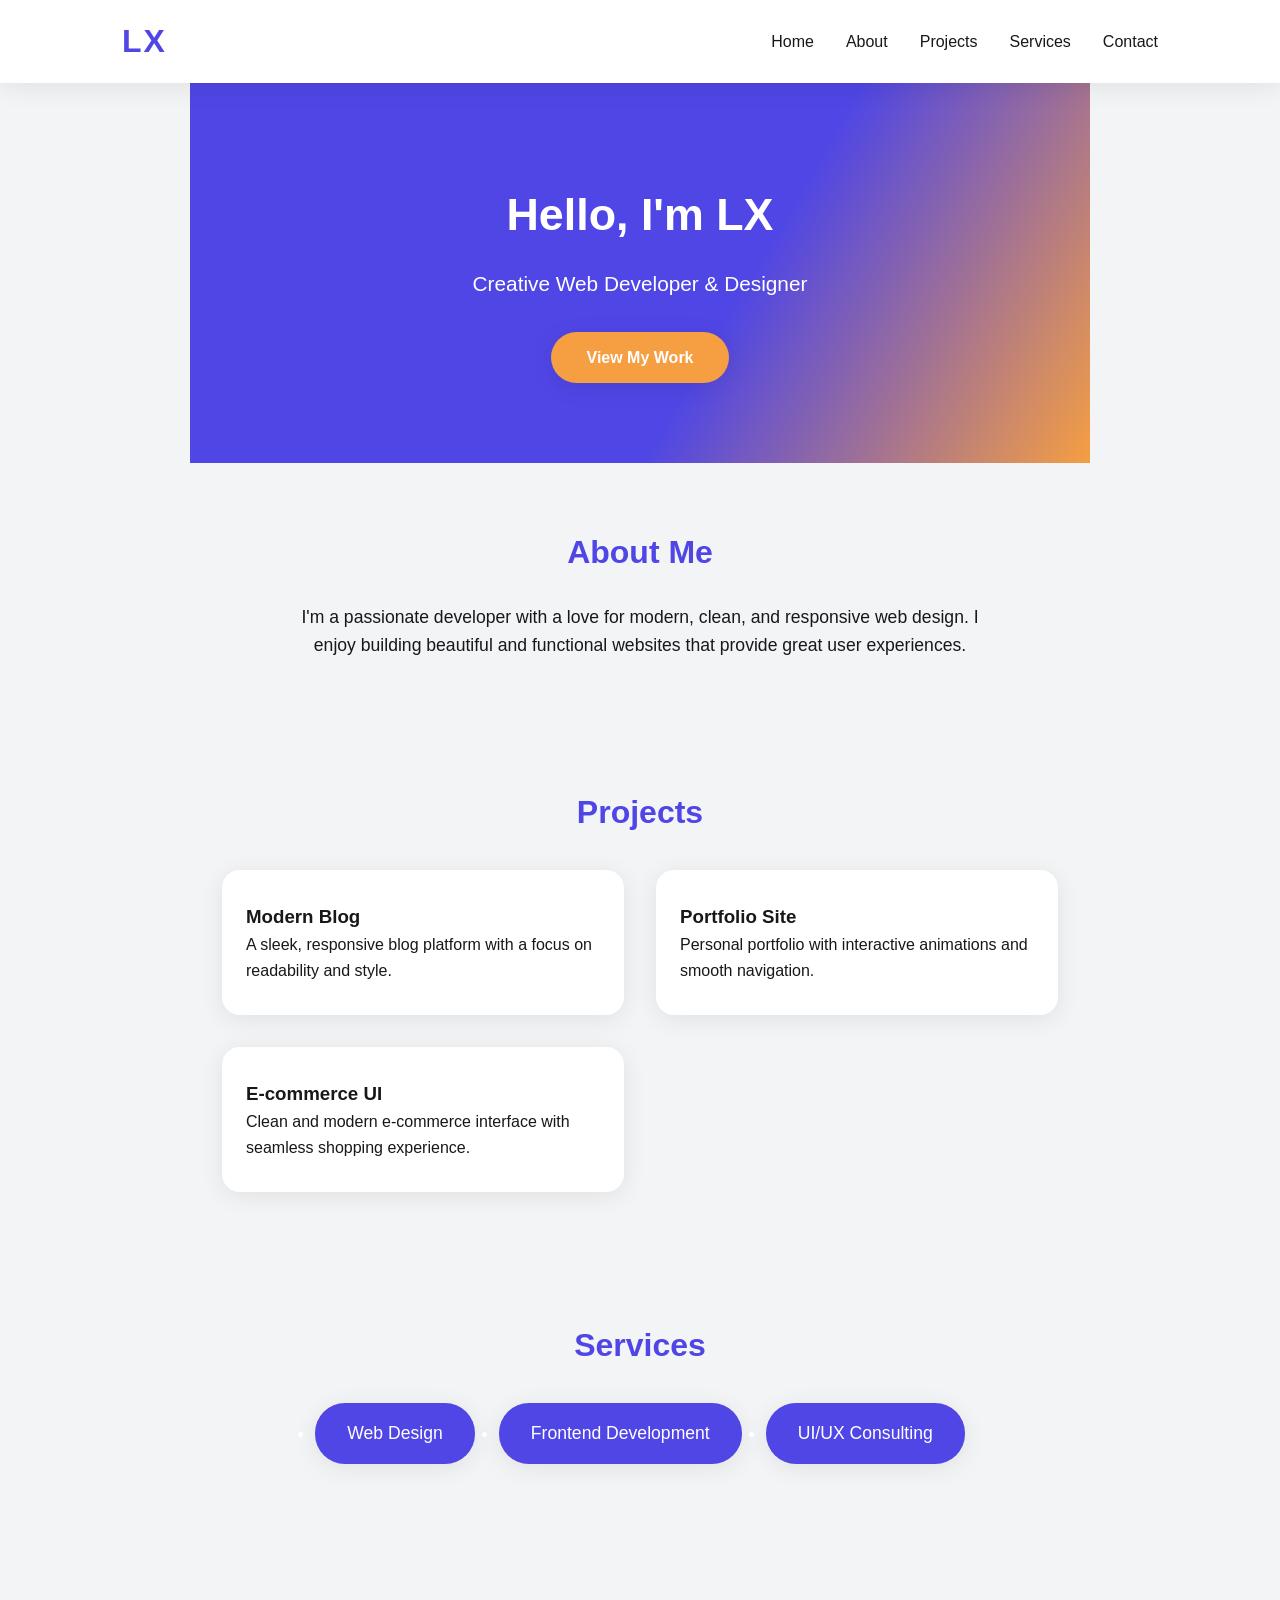
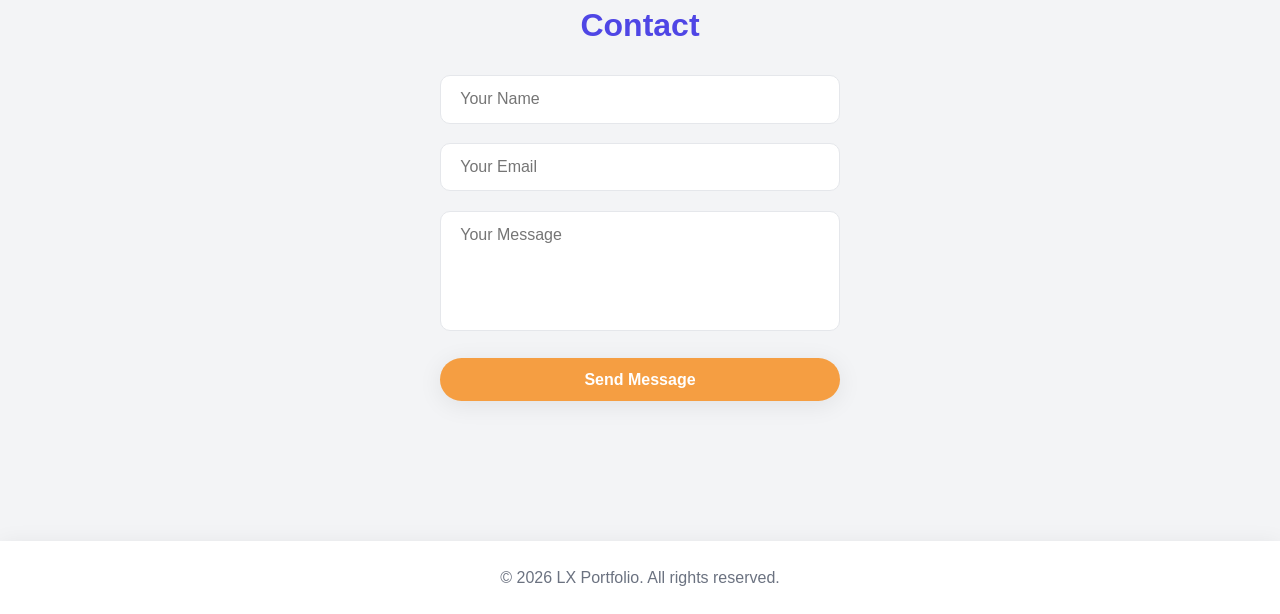
==== index.html @ 73d3bd05 "intial setting up for page routing" ====
<!DOCTYPE html>
<html lang="en">
<head>
    <meta charset="UTF-8">
    <meta name="viewport" content="width=device-width, initial-scale=1.0">
    <title>LX Portfolio</title>
    <link rel="stylesheet" href="style.css">
</head>
<body>
    <header>
        <nav class="navbar">
            <div class="logo">LX</div>
            <ul class="nav-links">
                <li><a href="#home">Home</a></li>
                <li><a href="#about">About</a></li>
                <li><a href="#projects">Projects</a></li>
                <li><a href="#services">Services</a></li>
                <li><a href="#contact">Contact</a></li>
            </ul>
            <div class="menu-toggle" id="menu-toggle">
                <span></span><span></span><span></span>
            </div>
        </nav>
    </header>
    <main>
        <section id="home" class="hero-section">
            <div class="hero-content">
                <h1>Hello, I'm LX</h1>
                <p>Creative Web Developer & Designer</p>
                <a href="#projects" class="btn">View My Work</a>
            </div>
        </section>
        <section id="about" class="about-section">
            <h2>About Me</h2>
            <p>I'm a passionate developer with a love for modern, clean, and responsive web design. I enjoy building beautiful and functional websites that provide great user experiences.</p>
        </section>
        <section id="projects" class="projects-section">
            <h2>Projects</h2>
            <div class="projects-grid">
                <div class="project-card">
                    <h3>Modern Blog</h3>
                    <p>A sleek, responsive blog platform with a focus on readability and style.</p>
                </div>
                <div class="project-card">
                    <h3>Portfolio Site</h3>
                    <p>Personal portfolio with interactive animations and smooth navigation.</p>
                </div>
                <div class="project-card">
                    <h3>E-commerce UI</h3>
                    <p>Clean and modern e-commerce interface with seamless shopping experience.</p>
                </div>
            </div>
        </section>
        <section id="services" class="services-section">
            <h2>Services</h2>
            <ul class="services-list">
                <li>Web Design</li>
                <li>Frontend Development</li>
                <li>UI/UX Consulting</li>
            </ul>
        </section>
        <section id="contact" class="contact-section">
            <h2>Contact</h2>
            <form id="contact-form">
                <input type="text" name="name" placeholder="Your Name" required>
                <input type="email" name="email" placeholder="Your Email" required>
                <textarea name="message" placeholder="Your Message" required></textarea>
                <button type="submit" class="btn">Send Message</button>
                <div id="form-message"></div>
            </form>
        </section>
    </main>
    <footer>
        <p>&copy; 2026 LX Portfolio. All rights reserved.</p>
    </footer>
    <script src="script.js"></script>
</body>
</html>
---- style.css ----
/* LX Portfolio Modern Styles */
:root {
  --primary: #4f46e5;
  --secondary: #f3f4f6;
  --accent: #f59e42;
  --dark: #18181b;
  --light: #fff;
  --shadow: 0 4px 24px rgba(0,0,0,0.08);
}
* {
  box-sizing: border-box;
  margin: 0;
  padding: 0;
}
body {
  font-family: 'Segoe UI', Arial, sans-serif;
  background: var(--secondary);
  color: var(--dark);
  line-height: 1.6;
}
header {
  background: var(--light);
  box-shadow: var(--shadow);
  position: sticky;
  top: 0;
  z-index: 100;
}
.navbar {
  display: flex;
  align-items: center;
  justify-content: space-between;
  max-width: 1100px;
  margin: 0 auto;
  padding: 1rem 2rem;
}
.logo {
  font-size: 2rem;
  font-weight: bold;
  color: var(--primary);
  letter-spacing: 2px;
}
.nav-links {
  display: flex;
  gap: 2rem;
  list-style: none;
}
.nav-links a {
  text-decoration: none;
  color: var(--dark);
  font-weight: 500;
  transition: color 0.2s;
}
.nav-links a:hover {
  color: var(--primary);
}
.menu-toggle {
  display: none;
  flex-direction: column;
  cursor: pointer;
  gap: 5px;
}
.menu-toggle span {
  width: 28px;
  height: 3px;
  background: var(--primary);
  border-radius: 2px;
  display: block;
}
.hero-section {
  background: linear-gradient(120deg, var(--primary) 60%, var(--accent) 100%);
  color: var(--light);
  padding: 6rem 2rem 5rem 2rem;
  text-align: center;
}
.hero-content h1 {
  font-size: 2.8rem;
  margin-bottom: 1rem;
  font-weight: 700;
}
.hero-content p {
  font-size: 1.3rem;
  margin-bottom: 2rem;
}
.btn {
  background: var(--accent);
  color: var(--light);
  padding: 0.8rem 2.2rem;
  border: none;
  border-radius: 30px;
  font-size: 1rem;
  font-weight: 600;
  cursor: pointer;
  box-shadow: var(--shadow);
  transition: background 0.2s, transform 0.2s;
  text-decoration: none;
  display: inline-block;
}
.btn:hover {
  background: var(--primary);
  transform: translateY(-2px) scale(1.04);
}
section {
  padding: 4rem 2rem;
  max-width: 900px;
  margin: 0 auto;
}
section h2 {
  font-size: 2rem;
  color: var(--primary);
  margin-bottom: 1.5rem;
  text-align: center;
}
.about-section p {
  text-align: center;
  max-width: 700px;
  margin: 0 auto;
  font-size: 1.1rem;
}
.projects-grid {
  display: grid;
  grid-template-columns: repeat(auto-fit, minmax(260px, 1fr));
  gap: 2rem;
  margin-top: 2rem;
}
.project-card {
  background: var(--light);
  border-radius: 18px;
  box-shadow: var(--shadow);
  padding: 2rem 1.5rem;
  transition: transform 0.2s, box-shadow 0.2s;
  text-align: left;
}
.project-card:hover {
  transform: translateY(-6px) scale(1.03);
  box-shadow: 0 8px 32px rgba(79,70,229,0.12);
}
.services-list {
  display: flex;
  flex-wrap: wrap;
  gap: 1.5rem;
  justify-content: center;
  margin-top: 2rem;
}
.services-list li {
  background: var(--primary);
  color: var(--light);
  padding: 1rem 2rem;
  border-radius: 30px;
  font-weight: 500;
  font-size: 1.1rem;
  box-shadow: var(--shadow);
  margin-bottom: 0.5rem;
}
.contact-section form {
  display: flex;
  flex-direction: column;
  gap: 1.2rem;
  max-width: 400px;
  margin: 0 auto;
}
.contact-section input,
.contact-section textarea {
  padding: 0.9rem 1.2rem;
  border: 1px solid #e5e7eb;
  border-radius: 10px;
  font-size: 1rem;
  font-family: inherit;
  resize: none;
}
.contact-section textarea {
  min-height: 120px;
}
.contact-section button {
  margin-top: 0.5rem;
}
#form-message {
  margin-top: 0.5rem;
  font-size: 1rem;
  text-align: center;
}
footer {
  background: var(--light);
  color: #6b7280;
  text-align: center;
  padding: 1.5rem 0;
  margin-top: 3rem;
  font-size: 1rem;
  box-shadow: var(--shadow);
}
@media (max-width: 900px) {
  .navbar {
    padding: 1rem 1rem;
  }
  section {
    padding: 3rem 1rem;
  }
}
@media (max-width: 700px) {
  .nav-links {
    position: absolute;
    top: 70px;
    right: 0;
    background: var(--light);
    flex-direction: column;
    width: 180px;
    gap: 0;
    box-shadow: var(--shadow);
    display: none;
    border-radius: 0 0 0 18px;
    overflow: hidden;
  }
  .nav-links.active {
    display: flex;
  }
  .nav-links li {
    border-bottom: 1px solid #e5e7eb;
    padding: 1rem 0;
    text-align: center;
  }
  .menu-toggle {
    display: flex;
  }
}
@media (max-width: 500px) {
  .hero-content h1 {
    font-size: 2rem;
  }
  section h2 {
    font-size: 1.3rem;
  }
  .btn {
    padding: 0.7rem 1.5rem;
    font-size: 0.95rem;
  }
}
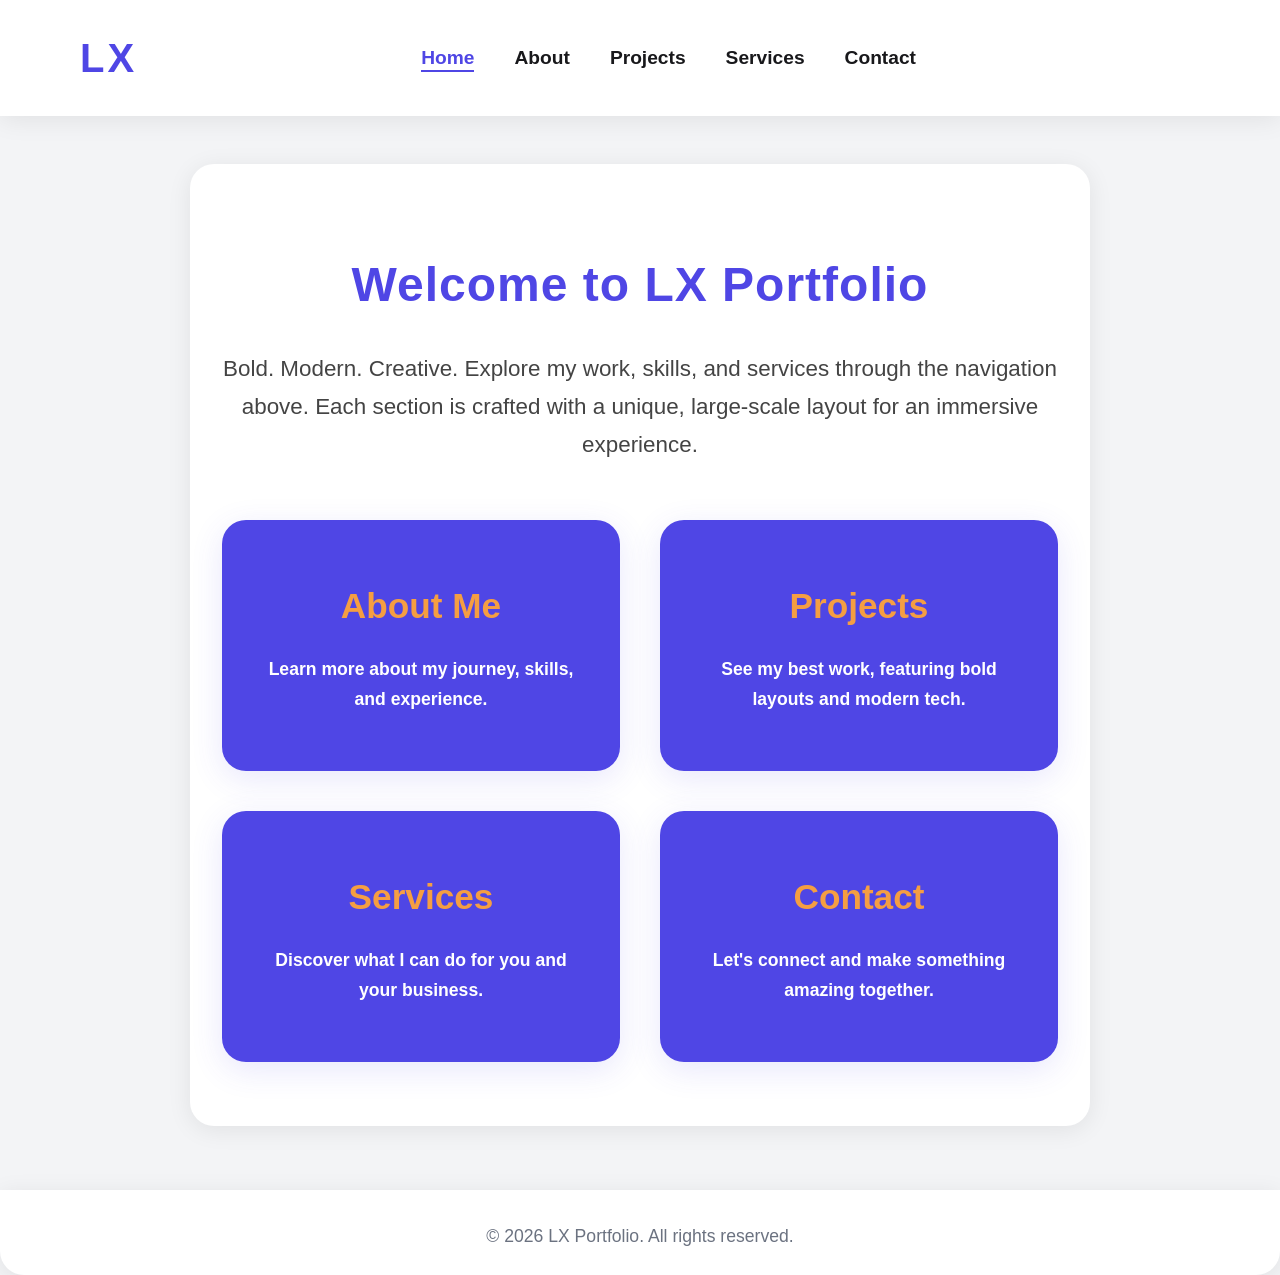
==== commit ea59cba0: "section script and main index home pages" ====
--- a/index.html
+++ b/index.html
@@ -4,18 +4,18 @@
     <meta charset="UTF-8">
     <meta name="viewport" content="width=device-width, initial-scale=1.0">
     <title>LX Portfolio</title>
-    <link rel="stylesheet" href="style.css">
+    <link rel="stylesheet" href="section-style.css">
 </head>
 <body>
     <header>
         <nav class="navbar">
             <div class="logo">LX</div>
             <ul class="nav-links">
-                <li><a href="#home">Home</a></li>
-                <li><a href="#about">About</a></li>
-                <li><a href="#projects">Projects</a></li>
-                <li><a href="#services">Services</a></li>
-                <li><a href="#contact">Contact</a></li>
+                <li><a href="index.html" class="active">Home</a></li>
+                <li><a href="about/index.html">About</a></li>
+                <li><a href="project/index.html">Projects</a></li>
+                <li><a href="services/index.html">Services</a></li>
+                <li><a href="contact/index.html">Contact</a></li>
             </ul>
             <div class="menu-toggle" id="menu-toggle">
                 <span></span><span></span><span></span>
@@ -23,56 +23,33 @@
         </nav>
     </header>
     <main>
-        <section id="home" class="hero-section">
-            <div class="hero-content">
-                <h1>Hello, I'm LX</h1>
-                <p>Creative Web Developer & Designer</p>
-                <a href="#projects" class="btn">View My Work</a>
+        <section class="section-main">
+            <h1>Welcome to LX Portfolio</h1>
+            <p class="lead">Bold. Modern. Creative. Explore my work, skills, and services through the navigation above. Each section is crafted with a unique, large-scale layout for an immersive experience.</p>
+            <div class="home-grid">
+                <a href="about/index.html" class="big-card">
+                    <h2>About Me</h2>
+                    <p>Learn more about my journey, skills, and experience.</p>
+                </a>
+                <a href="project/index.html" class="big-card">
+                    <h2>Projects</h2>
+                    <p>See my best work, featuring bold layouts and modern tech.</p>
+                </a>
+                <a href="services/index.html" class="big-card">
+                    <h2>Services</h2>
+                    <p>Discover what I can do for you and your business.</p>
+                </a>
+                <a href="contact/index.html" class="big-card">
+                    <h2>Contact</h2>
+                    <p>Let's connect and make something amazing together.</p>
+                </a>
             </div>
-        </section>
-        <section id="about" class="about-section">
-            <h2>About Me</h2>
-            <p>I'm a passionate developer with a love for modern, clean, and responsive web design. I enjoy building beautiful and functional websites that provide great user experiences.</p>
-        </section>
-        <section id="projects" class="projects-section">
-            <h2>Projects</h2>
-            <div class="projects-grid">
-                <div class="project-card">
-                    <h3>Modern Blog</h3>
-                    <p>A sleek, responsive blog platform with a focus on readability and style.</p>
-                </div>
-                <div class="project-card">
-                    <h3>Portfolio Site</h3>
-                    <p>Personal portfolio with interactive animations and smooth navigation.</p>
-                </div>
-                <div class="project-card">
-                    <h3>E-commerce UI</h3>
-                    <p>Clean and modern e-commerce interface with seamless shopping experience.</p>
-                </div>
-            </div>
-        </section>
-        <section id="services" class="services-section">
-            <h2>Services</h2>
-            <ul class="services-list">
-                <li>Web Design</li>
-                <li>Frontend Development</li>
-                <li>UI/UX Consulting</li>
-            </ul>
-        </section>
-        <section id="contact" class="contact-section">
-            <h2>Contact</h2>
-            <form id="contact-form">
-                <input type="text" name="name" placeholder="Your Name" required>
-                <input type="email" name="email" placeholder="Your Email" required>
-                <textarea name="message" placeholder="Your Message" required></textarea>
-                <button type="submit" class="btn">Send Message</button>
-                <div id="form-message"></div>
-            </form>
         </section>
     </main>
     <footer>
         <p>&copy; 2026 LX Portfolio. All rights reserved.</p>
     </footer>
-    <script src="script.js"></script>
+    <script src="section-script.js"></script>
+</html>
 </body>
 </html>
--- a/section-style.css
+++ b/section-style.css
@@ -0,0 +1,285 @@
+/* Home grid for main page navigation */
+.home-grid {
+  display: grid;
+  grid-template-columns: repeat(auto-fit, minmax(260px, 1fr));
+  gap: 2.5rem;
+  margin-top: 3.5rem;
+}
+.big-card {
+  background: var(--primary);
+  color: var(--light);
+  border-radius: 24px;
+  box-shadow: 0 8px 32px rgba(79,70,229,0.13);
+  padding: 3.5rem 2rem;
+  text-align: center;
+  text-decoration: none;
+  transition: transform 0.2s, box-shadow 0.2s, background 0.2s;
+  font-size: 1.3rem;
+  font-weight: 600;
+  display: flex;
+  flex-direction: column;
+  align-items: center;
+  justify-content: center;
+  min-height: 220px;
+}
+.big-card h2 {
+  font-size: 2.2rem;
+  margin-bottom: 1.2rem;
+  color: var(--accent);
+}
+.big-card p {
+  color: var(--light);
+  font-size: 1.1rem;
+}
+.big-card:hover {
+  background: var(--accent);
+  color: var(--dark);
+  transform: translateY(-8px) scale(1.04);
+  box-shadow: 0 16px 48px rgba(245,158,66,0.13);
+}
+@media (max-width: 700px) {
+  .home-grid {
+    grid-template-columns: 1fr;
+    gap: 1.2rem;
+  }
+  .big-card {
+    padding: 2rem 1rem;
+    font-size: 1.1rem;
+  }
+  .big-card h2 {
+    font-size: 1.3rem;
+  }
+}
+/* Large, Bold Portfolio Styles for All Pages */
+:root {
+  --primary: #4f46e5;
+  --secondary: #f3f4f6;
+  --accent: #f59e42;
+  --dark: #18181b;
+  --light: #fff;
+  --shadow: 0 4px 24px rgba(0,0,0,0.08);
+}
+* {
+  box-sizing: border-box;
+  margin: 0;
+  padding: 0;
+}
+body {
+  font-family: 'Segoe UI', Arial, sans-serif;
+  background: var(--secondary);
+  color: var(--dark);
+  line-height: 1.7;
+}
+header {
+  background: var(--light);
+  box-shadow: var(--shadow);
+  position: sticky;
+  top: 0;
+  z-index: 100;
+}
+.navbar {
+  display: flex;
+  align-items: center;
+  justify-content: space-between;
+  max-width: 1200px;
+  margin: 0 auto;
+  padding: 1.5rem 2.5rem;
+}
+.logo {
+  font-size: 2.5rem;
+  font-weight: bold;
+  color: var(--primary);
+  letter-spacing: 3px;
+  text-decoration: none;
+}
+.nav-links {
+  display: flex;
+  gap: 2.5rem;
+  list-style: none;
+}
+.nav-links a {
+  text-decoration: none;
+  color: var(--dark);
+  font-weight: 600;
+  font-size: 1.2rem;
+  transition: color 0.2s;
+  padding-bottom: 2px;
+  border-bottom: 2px solid transparent;
+}
+.nav-links a.active,
+.nav-links a:hover {
+  color: var(--primary);
+  border-bottom: 2px solid var(--primary);
+}
+.section-main {
+  padding: 5rem 2rem 4rem 2rem;
+  max-width: 900px;
+  margin: 0 auto;
+  background: var(--light);
+  border-radius: 24px;
+  box-shadow: var(--shadow);
+  margin-top: 3rem;
+}
+.section-main h1 {
+  font-size: 3rem;
+  color: var(--primary);
+  font-weight: 800;
+  margin-bottom: 1.5rem;
+  text-align: center;
+  letter-spacing: 1px;
+}
+.section-main .lead {
+  font-size: 1.4rem;
+  color: #444;
+  text-align: center;
+  margin-bottom: 2.5rem;
+}
+.about-details {
+  display: flex;
+  gap: 3rem;
+  justify-content: center;
+  margin-top: 2.5rem;
+  flex-wrap: wrap;
+}
+.about-details > div {
+  background: var(--secondary);
+  border-radius: 16px;
+  box-shadow: var(--shadow);
+  padding: 2rem 2.5rem;
+  min-width: 220px;
+}
+.about-details h2 {
+  font-size: 1.5rem;
+  color: var(--accent);
+  margin-bottom: 1rem;
+}
+.about-details ul {
+  list-style: disc inside;
+  color: #333;
+  font-size: 1.1rem;
+}
+.projects-grid {
+  display: grid;
+  grid-template-columns: repeat(auto-fit, minmax(260px, 1fr));
+  gap: 2.5rem;
+  margin-top: 2.5rem;
+}
+.project-card {
+  background: var(--secondary);
+  border-radius: 18px;
+  box-shadow: var(--shadow);
+  padding: 2.5rem 1.5rem;
+  transition: transform 0.2s, box-shadow 0.2s;
+  text-align: left;
+}
+.project-card:hover {
+  transform: translateY(-8px) scale(1.04);
+  box-shadow: 0 12px 36px rgba(79,70,229,0.13);
+}
+.services-list {
+  display: flex;
+  flex-wrap: wrap;
+  gap: 1.5rem;
+  justify-content: center;
+  margin-top: 2.5rem;
+}
+.services-list li {
+  background: var(--primary);
+  color: var(--light);
+  padding: 1.2rem 2.2rem;
+  border-radius: 30px;
+  font-weight: 600;
+  font-size: 1.2rem;
+  box-shadow: var(--shadow);
+  margin-bottom: 0.5rem;
+}
+.contact-section form,
+#contact-form {
+  display: flex;
+  flex-direction: column;
+  gap: 1.3rem;
+  max-width: 420px;
+  margin: 0 auto;
+}
+.contact-section input,
+.contact-section textarea,
+#contact-form input,
+#contact-form textarea {
+  padding: 1rem 1.3rem;
+  border: 1px solid #e5e7eb;
+  border-radius: 12px;
+  font-size: 1.1rem;
+  font-family: inherit;
+  resize: none;
+}
+.contact-section textarea,
+#contact-form textarea {
+  min-height: 120px;
+}
+.btn {
+  background: var(--accent);
+  color: var(--light);
+  padding: 1rem 2.5rem;
+  border: none;
+  border-radius: 30px;
+  font-size: 1.1rem;
+  font-weight: 700;
+  cursor: pointer;
+  box-shadow: var(--shadow);
+  transition: background 0.2s, transform 0.2s;
+  text-decoration: none;
+  display: inline-block;
+}
+.btn:hover {
+  background: var(--primary);
+  transform: translateY(-2px) scale(1.04);
+}
+#form-message {
+  margin-top: 0.5rem;
+  font-size: 1.1rem;
+  text-align: center;
+}
+footer {
+  background: var(--light);
+  color: #6b7280;
+  text-align: center;
+  padding: 2rem 0 1.5rem 0;
+  margin-top: 4rem;
+  font-size: 1.1rem;
+  box-shadow: var(--shadow);
+  border-radius: 0 0 24px 24px;
+}
+@media (max-width: 1000px) {
+  .navbar {
+    padding: 1.2rem 1rem;
+  }
+  .section-main {
+    padding: 3.5rem 1rem 2.5rem 1rem;
+  }
+}
+@media (max-width: 700px) {
+  .about-details {
+    flex-direction: column;
+    gap: 1.5rem;
+  }
+  .projects-grid {
+    gap: 1.2rem;
+  }
+  .nav-links {
+    gap: 1.2rem;
+  }
+}
+@media (max-width: 500px) {
+  .section-main h1 {
+    font-size: 2rem;
+  }
+  .btn {
+    padding: 0.7rem 1.5rem;
+    font-size: 1rem;
+  }
+  .navbar {
+    flex-direction: column;
+    gap: 0.5rem;
+    padding: 0.7rem 0.5rem;
+  }
+}
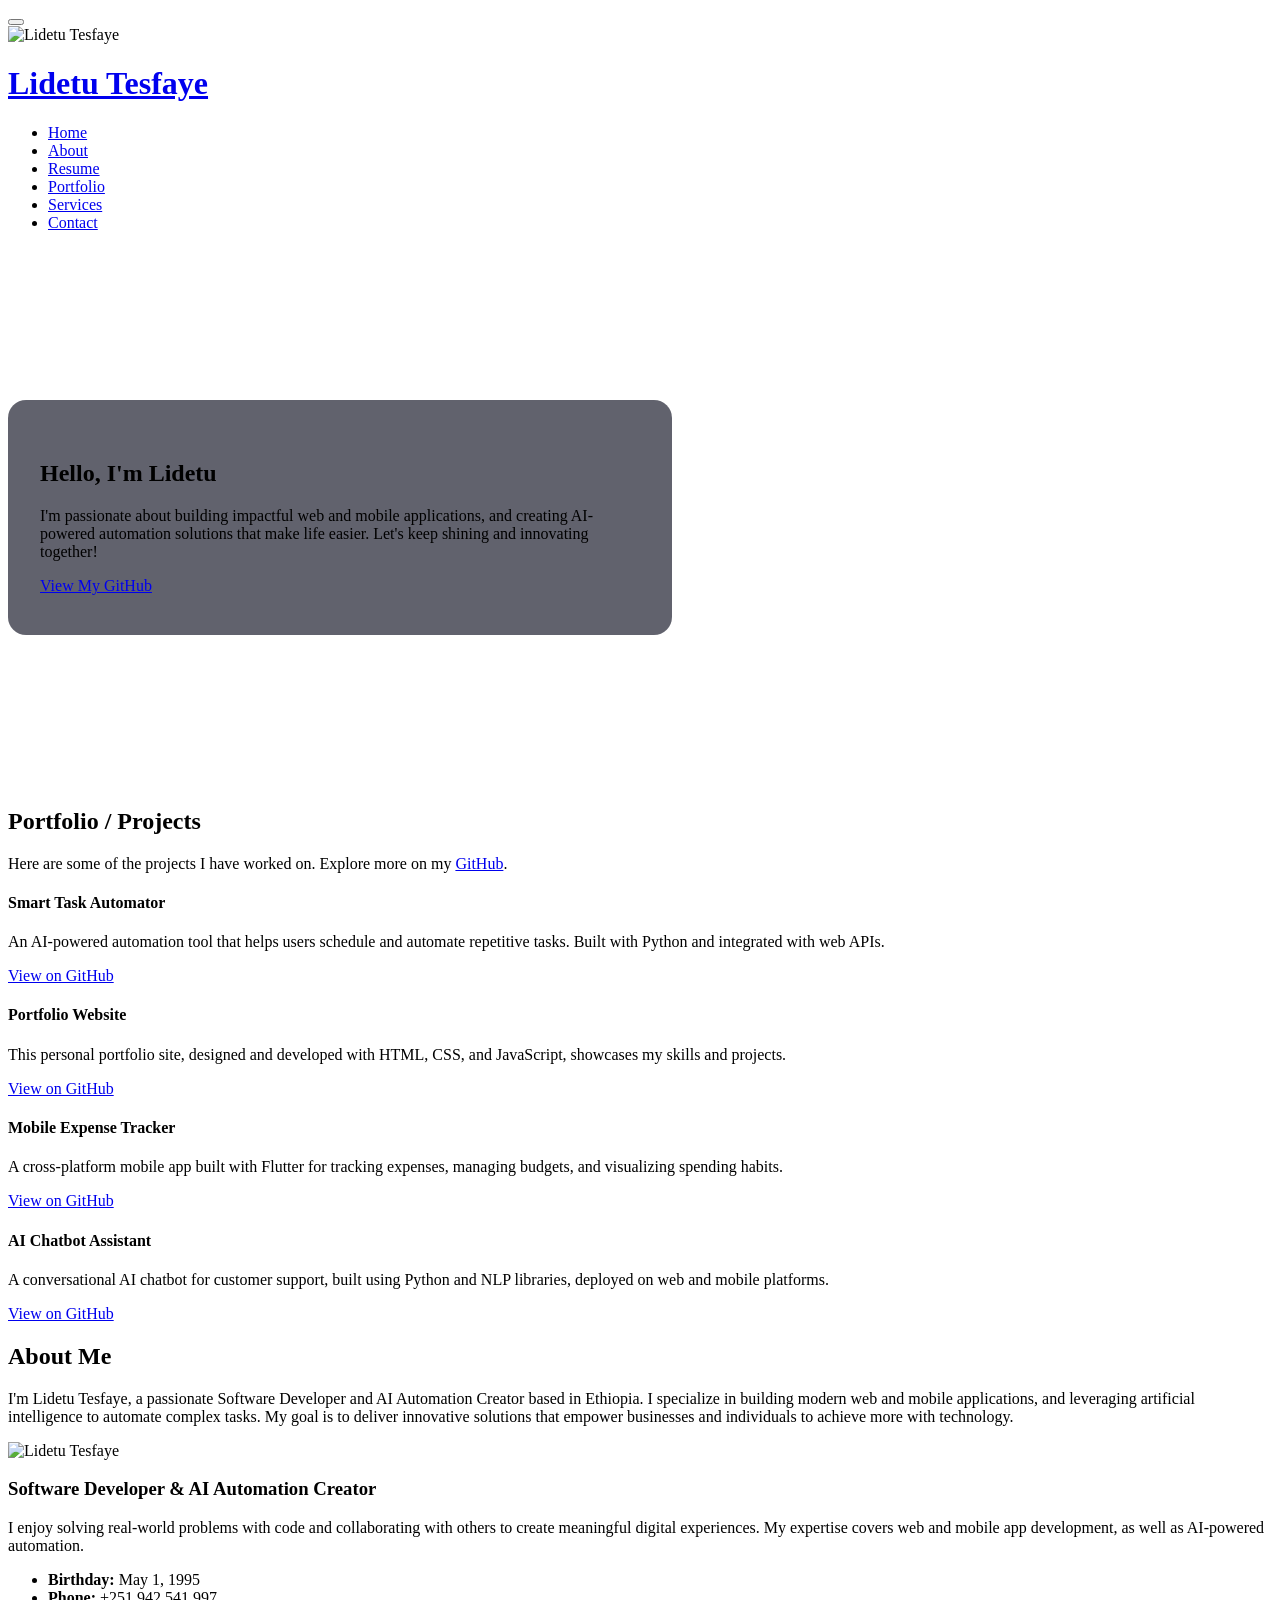
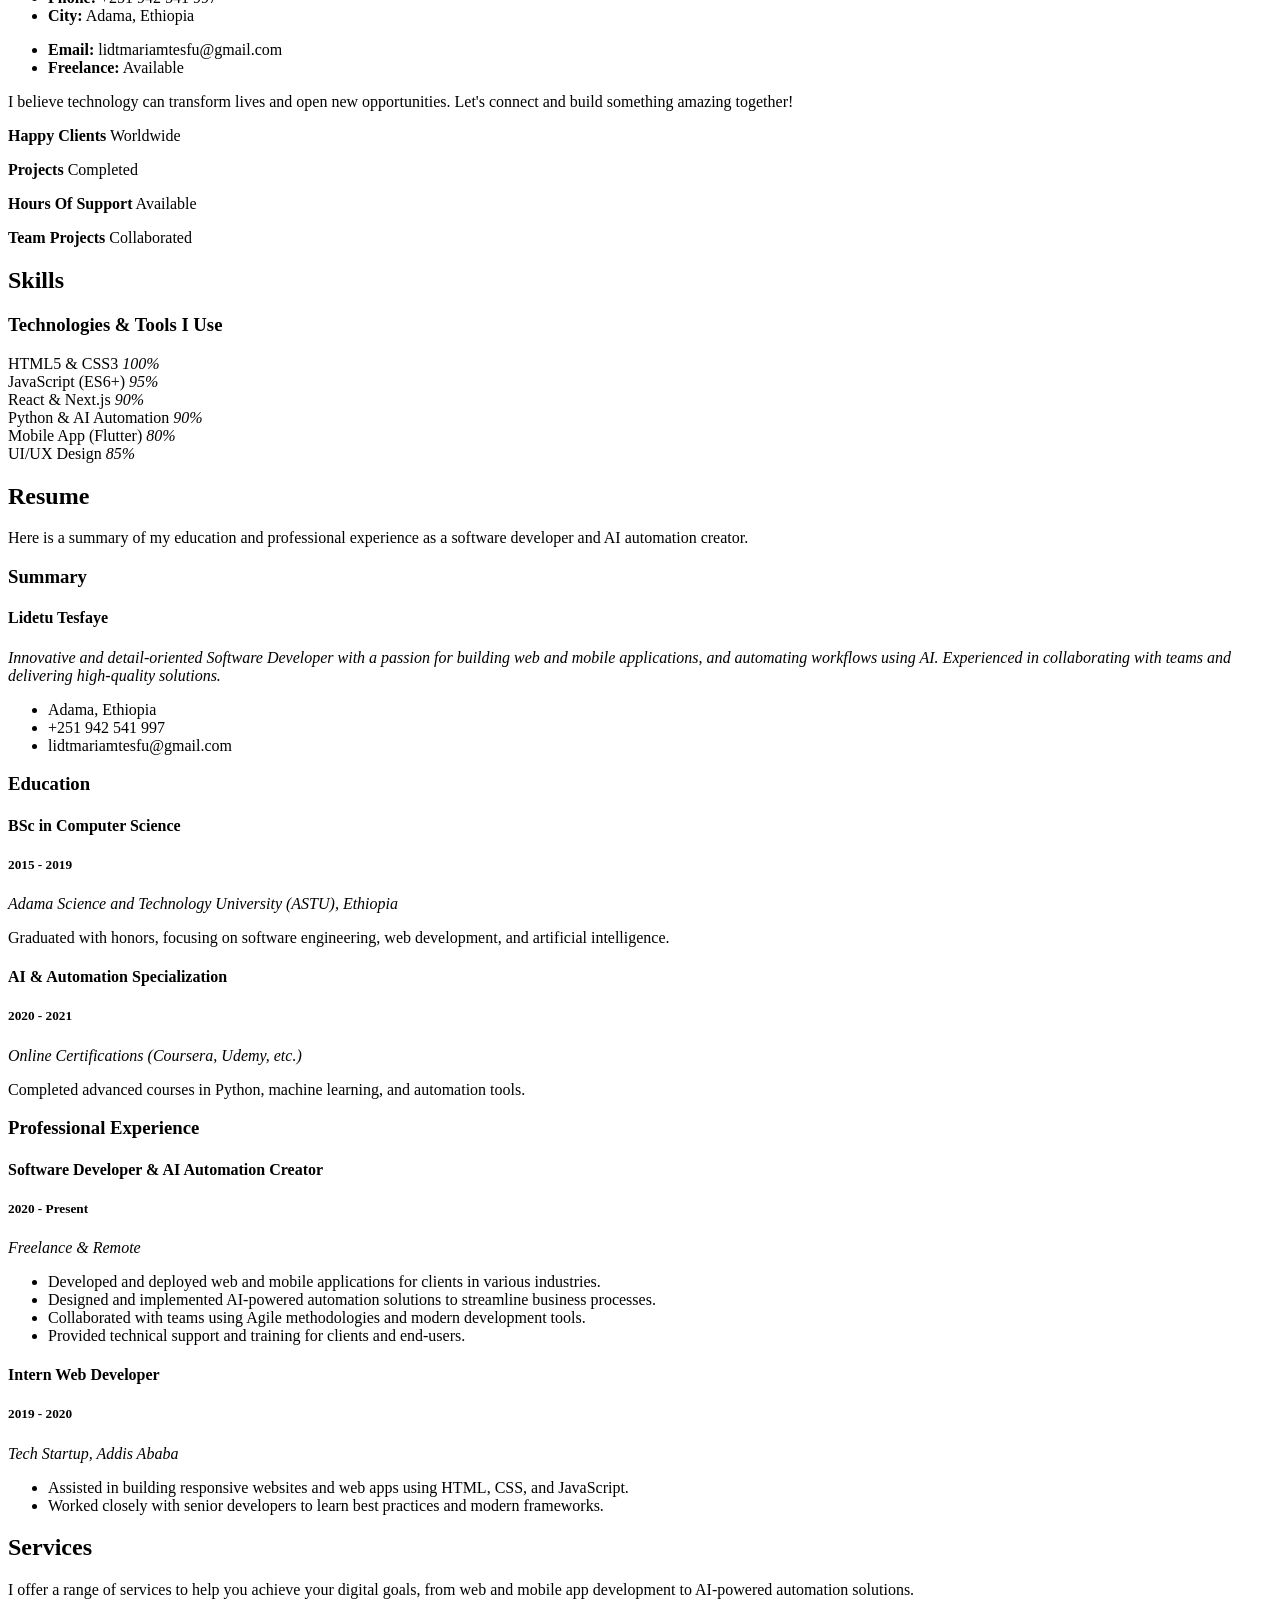
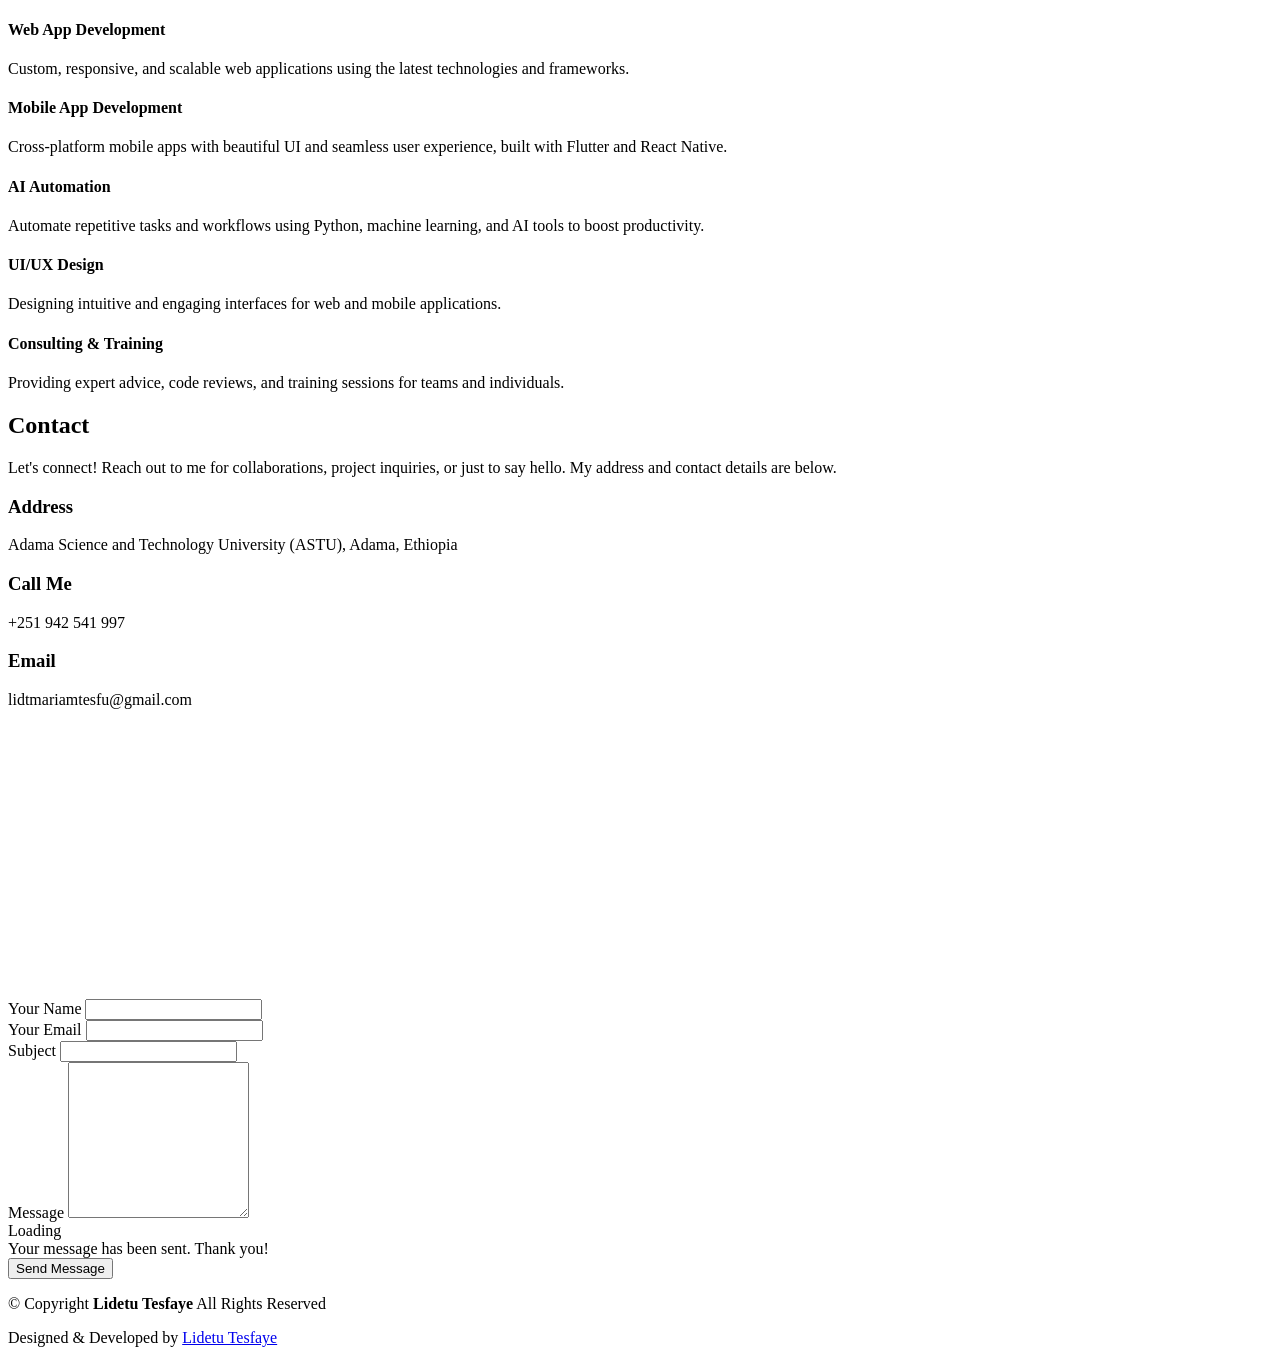
==== commit b300951f: "main index home pages for all route pages" ====
--- a/index.html
+++ b/index.html
@@ -1,55 +1,459 @@
 <!DOCTYPE html>
 <html lang="en">
+
 <head>
-    <meta charset="UTF-8">
-    <meta name="viewport" content="width=device-width, initial-scale=1.0">
-    <title>LX Portfolio</title>
-    <link rel="stylesheet" href="section-style.css">
+  <meta charset="utf-8">
+  <meta content="width=device-width, initial-scale=1.0" name="viewport">
+  <title>Lidetu Tesfaye | Software Developer & AI Automation Creator</title>
+  <meta content="" name="description">
+  <meta content="" name="keywords">
+
+  <!-- Favicons -->
+  <link href="assets/img/favicon.png" rel="icon">
+
+  <!-- Fonts -->
+  <link href="https://fonts.googleapis.com" rel="preconnect">
+  <link href="https://fonts.gstatic.com" rel="preconnect" crossorigin>
+  <link href="https://fonts.googleapis.com/css2?family=Roboto:ital,wght@0,100;0,300;0,400;0,500;0,700;0,900;1,100;1,300;1,400;1,500;1,700;1,900&family=Poppins:ital,wght@0,100;0,200;0,300;0,400;0,500;0,600;0,700;0,800;0,900;1,100;1,200;1,300;1,400;1,500;1,600;1,700;1,800;1,900&family=Raleway:ital,wght@0,100;0,200;0,300;0,400;0,500;0,600;0,700;0,800;0,900;1,100;1,200;1,300;1,400;1,500;1,600;1,700;1,800;1,900&display=swap" rel="stylesheet">
+
+  <!-- Vendor CSS Files -->
+  <link href="assets/vendor/bootstrap/css/bootstrap.min.css" rel="stylesheet">
+  <link href="assets/vendor/bootstrap-icons/bootstrap-icons.css" rel="stylesheet">
+  <link href="assets/vendor/aos/aos.css" rel="stylesheet">
+  <link href="assets/vendor/glightbox/css/glightbox.min.css" rel="stylesheet">
+  <link href="assets/vendor/swiper/swiper-bundle.min.css" rel="stylesheet">
+
+
+  <!-- Remove duplicate/unused bootstrap file -->
+
+  <!-- Main CSS File -->
+  <link href="assets/css/main.css" rel="stylesheet">
 </head>
-<body>
-    <header>
-        <nav class="navbar">
-            <div class="logo">LX</div>
-            <ul class="nav-links">
-                <li><a href="index.html" class="active">Home</a></li>
-                <li><a href="about/index.html">About</a></li>
-                <li><a href="project/index.html">Projects</a></li>
-                <li><a href="services/index.html">Services</a></li>
-                <li><a href="contact/index.html">Contact</a></li>
-            </ul>
-            <div class="menu-toggle" id="menu-toggle">
-                <span></span><span></span><span></span>
-            </div>
-        </nav>
-    </header>
-    <main>
-        <section class="section-main">
-            <h1>Welcome to LX Portfolio</h1>
-            <p class="lead">Bold. Modern. Creative. Explore my work, skills, and services through the navigation above. Each section is crafted with a unique, large-scale layout for an immersive experience.</p>
-            <div class="home-grid">
-                <a href="about/index.html" class="big-card">
-                    <h2>About Me</h2>
-                    <p>Learn more about my journey, skills, and experience.</p>
-                </a>
-                <a href="project/index.html" class="big-card">
-                    <h2>Projects</h2>
-                    <p>See my best work, featuring bold layouts and modern tech.</p>
-                </a>
-                <a href="services/index.html" class="big-card">
-                    <h2>Services</h2>
-                    <p>Discover what I can do for you and your business.</p>
-                </a>
-                <a href="contact/index.html" class="big-card">
-                    <h2>Contact</h2>
-                    <p>Let's connect and make something amazing together.</p>
-                </a>
-            </div>
-        </section>
-    </main>
-    <footer>
-        <p>&copy; 2026 LX Portfolio. All rights reserved.</p>
-    </footer>
-    <script src="section-script.js"></script>
-</html>
+
+<body class="index-page">
+
+  <header id="header" class="header dark-background d-flex flex-column sidebar-collapsed">
+    <button id="sidebar-toggle" class="sidebar-toggle" aria-label="Toggle sidebar"><i class="bi bi-list"></i></button>
+    <div class="profile-img">
+      <img src="assets/img/short_photo.png" alt="Lidetu Tesfaye" class="img-fluid rounded-circle"></div>
+    <a href="index.html" class="logo d-flex align-items-center justify-content-center">
+      <h1 class="sitename spans">Lidetu Tesfaye</h1>
+    </a>
+    <div class="social-links text-center">
+      <a href="https://github.com/lidetu-tesfaye" class="github" title="GitHub"><i class="bi bi-github"></i></a>
+      <a href="https://twitter.com/yourprofile" class="twitter"><i class="bi bi-twitter-x"></i></a>
+      <a href="https://www.facebook.com/lidetu.tesfaye" class="facebook"><i class="bi bi-facebook"></i></a>
+      <a href="https://www.instagram.com/li_dotesfa" class="instagram"><i class="bi bi-instagram"></i></a>
+      <a href="https://www.linkedin.com/in/lidetu-tesfaye" class="linkedin"><i class="bi bi-linkedin"></i></a>
+    </div>
+    <nav id="navmenu" class="navmenu">
+      <ul>
+        <li><a href="#hero" class="active"><i class="bi bi-house navicon"></i>Home</a></li>
+        <li><a href="#about"><i class="bi bi-person navicon"></i> About</a></li>
+        <li><a href="#resume"><i class="bi bi-file-earmark-text navicon"></i> Resume</a></li>
+        <li><a href="#portfolio"><i class="bi bi-images navicon"></i> Portfolio</a></li>
+        <li><a href="#services"><i class="bi bi-hdd-stack navicon"></i> Services</a></li>
+        <li><a href="#contact"><i class="bi bi-envelope navicon"></i> Contact</a></li>
+      </ul>
+    </nav>
+  </header>
+
+  <main class="main main-image">
+    <!-- Hero Section -->
+    <section id="hero" class="hero section dark-background" style="background: url('assets/img/tech-bg.jpg') center/cover no-repeat; min-height: 60vh; display: flex; align-items: center;">
+      <div class="container my-text" data-aos="fade-up" data-aos-delay="100" style="background: rgba(30,32,48,0.7); border-radius: 18px; padding: 2.5rem 2rem; max-width: 600px;">
+        <h1><span class="spans">Hello,</span> I'm Lidetu</h1>
+        <p><span class="typed" data-typed-items="Software Developer, Web App Developer, Mobile App Developer, AI Automation Creator, Tech Enthusiast"></span><span class="typed-cursor typed-cursor--blink" aria-hidden="true"></span></p>
+        <p class="lead mt-3">I'm passionate about building impactful web and mobile applications, and creating AI-powered automation solutions that make life easier. Let's keep shining and innovating together!</p>
+        <a href="https://github.com/lidetu-tesfaye" class="btn btn-primary mt-3" target="_blank" rel="noopener">View My GitHub</a>
+      </div>
+    </section><!-- /Hero Section -->
+        <!-- Portfolio Section -->
+        <section id="portfolio" class="portfolio section">
+          <div class="container section-title" data-aos="fade-up">
+            <h2>Portfolio / Projects</h2>
+            <p>Here are some of the projects I have worked on. Explore more on my <a href="https://github.com/lidetu-tesfaye" target="_blank" rel="noopener">GitHub</a>.</p>
+          </div>
+          <div class="container" data-aos="fade-up" data-aos-delay="100">
+            <div class="row gy-4">
+              <div class="col-md-6 col-lg-4">
+                <div class="project-card">
+                  <h4>Smart Task Automator</h4>
+                  <p>An AI-powered automation tool that helps users schedule and automate repetitive tasks. Built with Python and integrated with web APIs.</p>
+                  <a href="https://github.com/lidetu-tesfaye/smart-task-automator" target="_blank" rel="noopener" class="project-link">View on GitHub</a>
+                </div>
+              </div>
+              <div class="col-md-6 col-lg-4">
+                <div class="project-card">
+                  <h4>Portfolio Website</h4>
+                  <p>This personal portfolio site, designed and developed with HTML, CSS, and JavaScript, showcases my skills and projects.</p>
+                  <a href="https://github.com/lidetu-tesfaye/portfolio" target="_blank" rel="noopener" class="project-link">View on GitHub</a>
+                </div>
+              </div>
+              <div class="col-md-6 col-lg-4">
+                <div class="project-card">
+                  <h4>Mobile Expense Tracker</h4>
+                  <p>A cross-platform mobile app built with Flutter for tracking expenses, managing budgets, and visualizing spending habits.</p>
+                  <a href="https://github.com/lidetu-tesfaye/expense-tracker" target="_blank" rel="noopener" class="project-link">View on GitHub</a>
+                </div>
+              </div>
+              <div class="col-md-6 col-lg-4">
+                <div class="project-card">
+                  <h4>AI Chatbot Assistant</h4>
+                  <p>A conversational AI chatbot for customer support, built using Python and NLP libraries, deployed on web and mobile platforms.</p>
+                  <a href="https://github.com/lidetu-tesfaye/ai-chatbot-assistant" target="_blank" rel="noopener" class="project-link">View on GitHub</a>
+                </div>
+              </div>
+            </div>
+          </div>
+        </section><!-- /Portfolio Section -->
+    <!-- About Section -->
+    <section id="about" class="about section">
+      <div class="container section-title" data-aos="fade-up">
+        <h2>About Me</h2>
+        <p>I'm Lidetu Tesfaye, a passionate Software Developer and AI Automation Creator based in Ethiopia. I specialize in building modern web and mobile applications, and leveraging artificial intelligence to automate complex tasks. My goal is to deliver innovative solutions that empower businesses and individuals to achieve more with technology.</p>
+      </div>
+      <div class="container" data-aos="fade-up" data-aos-delay="100">
+        <div class="row gy-4 justify-content-center">
+          <div class="col-lg-4">
+            <img src="assets/img/bg_profile.jpg" class="img-fluid rounded shadow" alt="Lidetu Tesfaye">
+          </div>
+          <div class="col-lg-8 content">
+            <h3>Software Developer & AI Automation Creator</h3>
+            <p class="fst-italic py-3">
+              I enjoy solving real-world problems with code and collaborating with others to create meaningful digital experiences. My expertise covers web and mobile app development, as well as AI-powered automation.
+            </p>
+            <div class="row">
+              <div class="col-lg-6">
+                <ul>
+                  <li><i class="bi bi-chevron-right"></i> <strong>Birthday:</strong> <span>May 1, 1995</span></li>
+                  <li><i class="bi bi-chevron-right"></i> <strong>Phone:</strong> <span>+251 942 541 997</span></li>
+                  <li><i class="bi bi-chevron-right"></i> <strong>City:</strong> <span>Adama, Ethiopia</span></li>
+                </ul>
+              </div>
+              <div class="col-lg-6">
+                <ul>
+                  <li><i class="bi bi-chevron-right"></i> <strong>Email:</strong> <span>lidtmariamtesfu@gmail.com</span></li>
+                  <li><i class="bi bi-chevron-right"></i> <strong>Freelance:</strong> <span>Available</span></li>
+                </ul>
+              </div>
+            </div>
+            <p class="py-3">
+              I believe technology can transform lives and open new opportunities. Let's connect and build something amazing together!
+            </p>
+          </div>
+        </div>
+      </div>
+    </section><!-- /About Section -->
+
+    <!-- Stats Section -->
+    <!-- Stats Section -->
+    <section id="stats" class="stats section">
+      <div class="container" data-aos="fade-up" data-aos-delay="100">
+        <div class="row gy-4">
+          <div class="col-lg-3 col-md-6">
+            <div class="stats-item">
+              <i class="bi bi-emoji-smile"></i>
+              <span data-purecounter-start="0" data-purecounter-end="30" data-purecounter-duration="1" class="purecounter"></span>
+              <p><strong>Happy Clients</strong> <span>Worldwide</span></p>
+            </div>
+          </div>
+          <div class="col-lg-3 col-md-6">
+            <div class="stats-item">
+              <i class="bi bi-journal-richtext"></i>
+              <span data-purecounter-start="0" data-purecounter-end="15" data-purecounter-duration="1" class="purecounter"></span>
+              <p><strong>Projects</strong> <span>Completed</span></p>
+            </div>
+          </div>
+          <div class="col-lg-3 col-md-6">
+            <div class="stats-item">
+              <i class="bi bi-headset"></i>
+              <span data-purecounter-start="0" data-purecounter-end="1000" data-purecounter-duration="1" class="purecounter"></span>
+              <p><strong>Hours Of Support</strong> <span>Available</span></p>
+            </div>
+          </div>
+          <div class="col-lg-3 col-md-6">
+            <div class="stats-item">
+              <i class="bi bi-people"></i>
+              <span data-purecounter-start="0" data-purecounter-end="10" data-purecounter-duration="1" class="purecounter"></span>
+              <p><strong>Team Projects</strong> <span>Collaborated</span></p>
+            </div>
+          </div>
+        </div>
+      </div>
+    </section><!-- /Stats Section -->
+
+    <!-- Skills Section -->
+    <section id="skills" class="skills section light-background">
+      <div class="container section-title" data-aos="fade-up">
+        <h2>Skills</h2>
+        <h3>Technologies & Tools I Use</h3>
+      </div>
+      <div class="container" data-aos="fade-up" data-aos-delay="100">
+        <div class="row skills-content skills-animation">
+          <div class="col-lg-6">
+            <div class="progress">
+              <span class="skill"><span>HTML5 & CSS3</span> <i class="val">100%</i></span>
+              <div class="progress-bar-wrap">
+                <div class="progress-bar" role="progressbar" aria-valuenow="100" aria-valuemin="0" aria-valuemax="100"></div>
+              </div>
+            </div>
+            <div class="progress">
+              <span class="skill"><span>JavaScript (ES6+)</span> <i class="val">95%</i></span>
+              <div class="progress-bar-wrap">
+                <div class="progress-bar" role="progressbar" aria-valuenow="95" aria-valuemin="0" aria-valuemax="100"></div>
+              </div>
+            </div>
+            <div class="progress">
+              <span class="skill"><span>React & Next.js</span> <i class="val">90%</i></span>
+              <div class="progress-bar-wrap">
+                <div class="progress-bar" role="progressbar" aria-valuenow="90" aria-valuemin="0" aria-valuemax="100"></div>
+              </div>
+            </div>
+          </div>
+          <div class="col-lg-6">
+            <div class="progress">
+              <span class="skill"><span>Python & AI Automation</span> <i class="val">90%</i></span>
+              <div class="progress-bar-wrap">
+                <div class="progress-bar" role="progressbar" aria-valuenow="90" aria-valuemin="0" aria-valuemax="100"></div>
+              </div>
+            </div>
+            <div class="progress">
+              <span class="skill"><span>Mobile App (Flutter)</span> <i class="val">80%</i></span>
+              <div class="progress-bar-wrap">
+                <div class="progress-bar" role="progressbar" aria-valuenow="80" aria-valuemin="0" aria-valuemax="100"></div>
+              </div>
+            </div>
+            <div class="progress">
+              <span class="skill"><span>UI/UX Design</span> <i class="val">85%</i></span>
+              <div class="progress-bar-wrap">
+                <div class="progress-bar" role="progressbar" aria-valuenow="85" aria-valuemin="0" aria-valuemax="100"></div>
+              </div>
+            </div>
+          </div>
+        </div>
+      </div>
+    </section><!-- /Skills Section -->
+
+    <!-- Resume Section -->
+    <section id="resume" class="resume section">
+      <div class="container section-title" data-aos="fade-up">
+        <h2>Resume</h2>
+        <p>Here is a summary of my education and professional experience as a software developer and AI automation creator.</p>
+      </div>
+      <div class="container">
+        <div class="row">
+          <div class="col-lg-6" data-aos="fade-up" data-aos-delay="100">
+            <h3 class="resume-title">Summary</h3>
+            <div class="resume-item pb-0">
+              <h4>Lidetu Tesfaye</h4>
+              <p><em>Innovative and detail-oriented Software Developer with a passion for building web and mobile applications, and automating workflows using AI. Experienced in collaborating with teams and delivering high-quality solutions.</em></p>
+              <ul>
+                <li>Adama, Ethiopia</li>
+                <li>+251 942 541 997</li>
+                <li>lidtmariamtesfu@gmail.com</li>
+              </ul>
+            </div>
+            <h3 class="resume-title">Education</h3>
+            <div class="resume-item">
+              <h4>BSc in Computer Science</h4>
+              <h5>2015 - 2019</h5>
+              <p><em>Adama Science and Technology University (ASTU), Ethiopia</em></p>
+              <p>Graduated with honors, focusing on software engineering, web development, and artificial intelligence.</p>
+            </div>
+            <div class="resume-item">
+              <h4>AI & Automation Specialization</h4>
+              <h5>2020 - 2021</h5>
+              <p><em>Online Certifications (Coursera, Udemy, etc.)</em></p>
+              <p>Completed advanced courses in Python, machine learning, and automation tools.</p>
+            </div>
+          </div>
+          <div class="col-lg-6" data-aos="fade-up" data-aos-delay="200">
+            <h3 class="resume-title">Professional Experience</h3>
+            <div class="resume-item">
+              <h4>Software Developer & AI Automation Creator</h4>
+              <h5>2020 - Present</h5>
+              <p><em>Freelance & Remote</em></p>
+              <ul>
+                <li>Developed and deployed web and mobile applications for clients in various industries.</li>
+                <li>Designed and implemented AI-powered automation solutions to streamline business processes.</li>
+                <li>Collaborated with teams using Agile methodologies and modern development tools.</li>
+                <li>Provided technical support and training for clients and end-users.</li>
+              </ul>
+            </div>
+            <div class="resume-item">
+              <h4>Intern Web Developer</h4>
+              <h5>2019 - 2020</h5>
+              <p><em>Tech Startup, Addis Ababa</em></p>
+              <ul>
+                <li>Assisted in building responsive websites and web apps using HTML, CSS, and JavaScript.</li>
+                <li>Worked closely with senior developers to learn best practices and modern frameworks.</li>
+              </ul>
+            </div>
+          </div>
+        </div>
+      </div>
+    </section><!-- /Resume Section -->
+
+ 
+
+    <!-- Services Section -->
+    <section id="services" class="services section">
+      <div class="container section-title" data-aos="fade-up">
+        <h2>Services</h2>
+        <p>I offer a range of services to help you achieve your digital goals, from web and mobile app development to AI-powered automation solutions.</p>
+      </div>
+      <div class="container">
+        <div class="row gy-4">
+          <div class="col-lg-4 col-md-6 service-item d-flex" data-aos="fade-up" data-aos-delay="100">
+            <div class="icon flex-shrink-0"><i class="bi bi-laptop"></i></div>
+            <div>
+              <h4 class="title">Web App Development</h4>
+              <p class="description">Custom, responsive, and scalable web applications using the latest technologies and frameworks.</p>
+            </div>
+          </div>
+          <div class="col-lg-4 col-md-6 service-item d-flex" data-aos="fade-up" data-aos-delay="200">
+            <div class="icon flex-shrink-0"><i class="bi bi-phone"></i></div>
+            <div>
+              <h4 class="title">Mobile App Development</h4>
+              <p class="description">Cross-platform mobile apps with beautiful UI and seamless user experience, built with Flutter and React Native.</p>
+            </div>
+          </div>
+          <div class="col-lg-4 col-md-6 service-item d-flex" data-aos="fade-up" data-aos-delay="300">
+            <div class="icon flex-shrink-0"><i class="bi bi-cpu"></i></div>
+            <div>
+              <h4 class="title">AI Automation</h4>
+              <p class="description">Automate repetitive tasks and workflows using Python, machine learning, and AI tools to boost productivity.</p>
+            </div>
+          </div>
+          <div class="col-lg-4 col-md-6 service-item d-flex" data-aos="fade-up" data-aos-delay="400">
+            <div class="icon flex-shrink-0"><i class="bi bi-vector-pen"></i></div>
+            <div>
+              <h4 class="title">UI/UX Design</h4>
+              <p class="description">Designing intuitive and engaging interfaces for web and mobile applications.</p>
+            </div>
+          </div>
+          <div class="col-lg-4 col-md-6 service-item d-flex" data-aos="fade-up" data-aos-delay="500">
+            <div class="icon flex-shrink-0"><i class="bi bi-people"></i></div>
+            <div>
+              <h4 class="title">Consulting & Training</h4>
+              <p class="description">Providing expert advice, code reviews, and training sessions for teams and individuals.</p>
+            </div>
+          </div>
+        </div>
+      </div>
+    </section><!-- /Services Section -->
+
+    <!-- Contact Section -->
+    <section id="contact" class="contact section">
+      <div class="container section-title" data-aos="fade-up">
+        <h2>Contact</h2>
+        <p>Let's connect! Reach out to me for collaborations, project inquiries, or just to say hello. My address and contact details are below.</p>
+      </div>
+      <div class="container" data-aos="fade-up" data-aos-delay="100">
+        <div class="row gy-4">
+          <div class="col-lg-5">
+            <div class="info-wrap">
+              <div class="info-item d-flex" data-aos="fade-up" data-aos-delay="200">
+                <i class="bi bi-geo-alt flex-shrink-0"></i>
+                <div>
+                  <h3>Address</h3>
+                  <p>Adama Science and Technology University (ASTU), Adama, Ethiopia</p>
+                </div>
+              </div>
+              <div class="info-item d-flex" data-aos="fade-up" data-aos-delay="300">
+                <i class="bi bi-telephone flex-shrink-0"></i>
+                <div>
+                  <h3>Call Me</h3>
+                  <p>+251 942 541 997</p>
+                </div>
+              </div>
+              <div class="info-item d-flex" data-aos="fade-up" data-aos-delay="400">
+                <i class="bi bi-envelope flex-shrink-0"></i>
+                <div>
+                  <h3>Email</h3>
+                  <p>lidtmariamtesfu@gmail.com</p>
+                </div>
+              </div>
+              <iframe src="https://www.openstreetmap.org/export/embed.html?bbox=39.253%2C8.540%2C39.265%2C8.550&amp;layer=mapnik&amp;marker=8.545%2C39.259" frameborder="0" style="border:0; width: 100%; height: 270px;" allowfullscreen="" loading="lazy" referrerpolicy="no-referrer-when-downgrade" title="ASTU, Adama, Ethiopia"></iframe>
+            </div>
+          </div>
+          <div class="col-lg-7">
+            <form action="forms/contact.php" method="post" class="php-email-form" data-aos="fade-up" data-aos-delay="200">
+              <div class="row gy-4">
+                <div class="col-md-6">
+                  <label for="name-field" class="pb-2">Your Name</label>
+                  <input type="text" name="name" id="name-field" class="form-control" required="">
+                </div>
+                <div class="col-md-6">
+                  <label for="email-field" class="pb-2">Your Email</label>
+                  <input type="email" class="form-control" name="email" id="email-field" required="">
+                </div>
+                <div class="col-md-12">
+                  <label for="subject-field" class="pb-2">Subject</label>
+                  <input type="text" class="form-control" name="subject" id="subject-field" required="">
+                </div>
+                <div class="col-md-12">
+                  <label for="message-field" class="pb-2">Message</label>
+                  <textarea class="form-control" name="message" rows="10" id="message-field" required=""></textarea>
+                </div>
+                <div class="col-md-12 text-center">
+                  <div class="loading">Loading</div>
+                  <div class="error-message"></div>
+                  <div class="sent-message">Your message has been sent. Thank you!</div>
+                  <button type="submit">Send Message</button>
+                </div>
+              </div>
+            </form>
+          </div>
+        </div>
+      </div>
+    </section><!-- /Contact Section -->
+
+  </main>
+
+  <footer id="footer" class="footer position-relative light-background">
+
+    <div class="container">
+      <div class="copyright text-center ">
+        <p>© <span>Copyright</span> <strong class="px-1 sitename">Lidetu Tesfaye</strong> <span>All Rights Reserved</span></p>
+      </div>
+      <div class="credits">
+        Designed & Developed by <a href="https://github.com/lidetu-tesfaye" target="_blank" rel="noopener">Lidetu Tesfaye</a>
+      </div>
+    </div>
+
+  </footer>
+
+  <!-- Scroll Top -->
+  <a href="#" id="scroll-top" class="scroll-top d-flex align-items-center justify-content-center"><i class="bi bi-arrow-up-short"></i></a>
+
+  <!-- Preloader -->
+  <div id="preloader"></div>
+
+  <!-- Vendor JS Files -->
+  <script src="assets/vendor/bootstrap/js/bootstrap.bundle.min.js"></script>
+  <script src="assets/vendor/php-email-form/validate.js"></script>
+  <script src="assets/vendor/aos/aos.js"></script>
+  <script src="assets/vendor/typed.js/typed.umd.js"></script>
+  <script src="assets/vendor/purecounter/purecounter_vanilla.js"></script>
+  <script src="assets/vendor/waypoints/noframework.waypoints.js"></script>
+  <script src="assets/vendor/glightbox/js/glightbox.min.js"></script>
+  <script src="assets/vendor/imagesloaded/imagesloaded.pkgd.min.js"></script>
+  <script src="assets/vendor/isotope-layout/isotope.pkgd.min.js"></script>
+  <script src="assets/vendor/swiper/swiper-bundle.min.js"></script>
+
+  <!-- Main JS File -->
+  <script src="assets/js/main.js"></script>
+  <script>
+    // Sidebar collapse/expand
+    const sidebarToggle = document.getElementById('sidebar-toggle');
+    const header = document.getElementById('header');
+    sidebarToggle.addEventListener('click', () => {
+      header.classList.toggle('sidebar-collapsed');
+    });
+  </script>
+
 </body>
-</html>
+
+</html>
